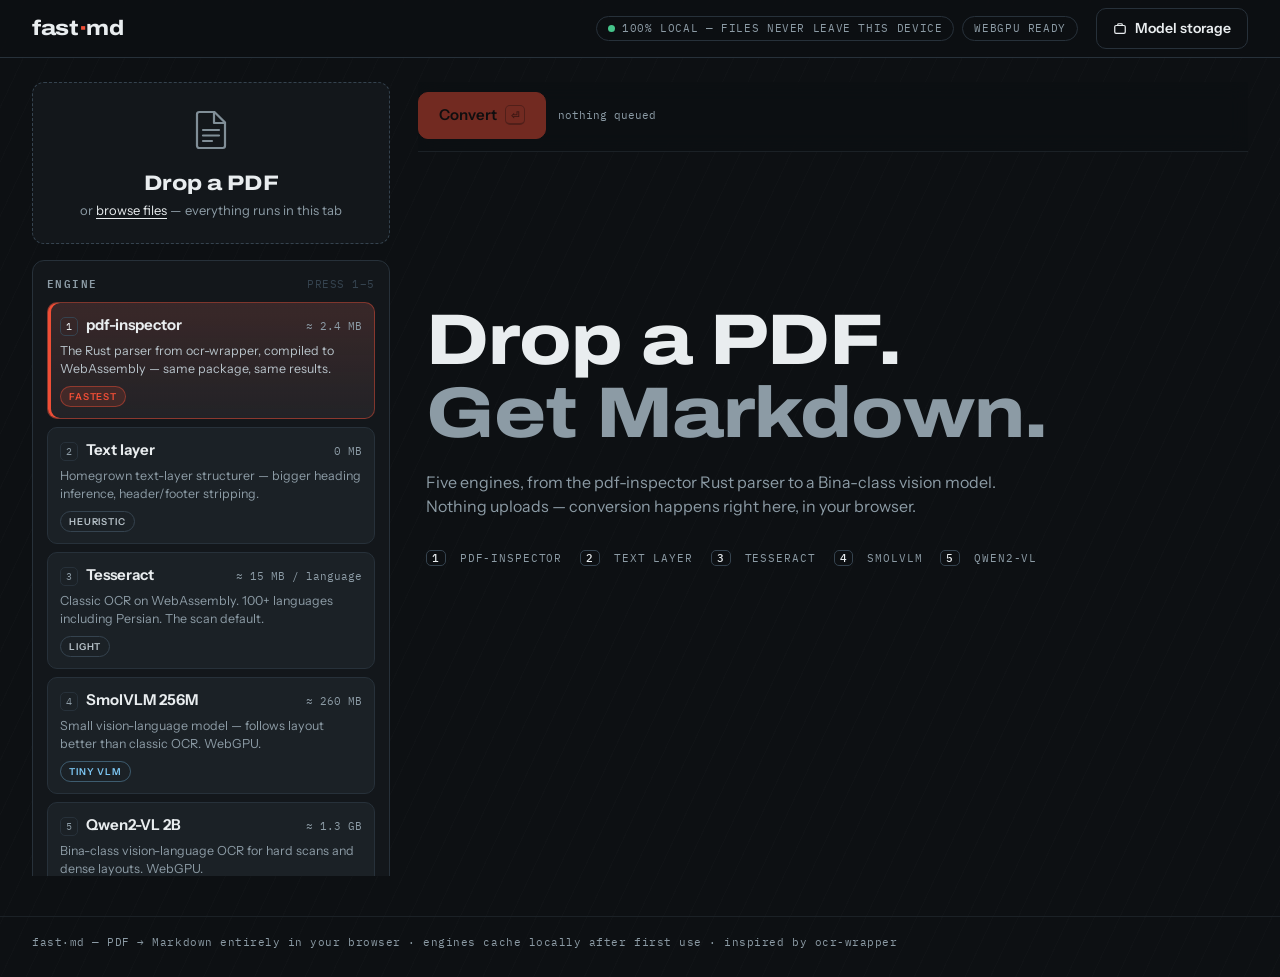
==== index.html @ 44e291cb "refactor to the root of the project for github pages deployement" ====
<!doctype html>
<html lang="en">
<head>
  <meta charset="utf-8" />
  <meta name="viewport" content="width=device-width, initial-scale=1" />
  <title>fast·md — PDF → Markdown, entirely in your browser</title>
  <meta name="description" content="Convert PDFs to Markdown with in-browser OCR engines. Nothing uploads — files never leave your device, models cache locally." />
  <meta name="color-scheme" content="dark" />
  <link rel="icon" href="favicon.svg" type="image/svg+xml" />
  <link rel="preconnect" href="https://fonts.googleapis.com" />
  <link rel="preconnect" href="https://fonts.gstatic.com" crossorigin />
  <link rel="preconnect" href="https://cdn.jsdelivr.net" crossorigin />
  <link rel="preconnect" href="https://huggingface.co" crossorigin />
  <link href="https://fonts.googleapis.com/css2?family=Archivo:ital,wdth,wght@0,62..125,100..900&family=IBM+Plex+Mono:wght@400;500;600&family=Instrument+Sans:wght@400;500;600;700&display=swap" rel="stylesheet" />
  <link rel="stylesheet" href="styles.css" />
  <script type="importmap">
    {
      "imports": {
        "@huggingface/transformers": "https://cdn.jsdelivr.net/npm/@huggingface/transformers@4.3.1/dist/transformers.web.js",
        "onnxruntime-web": "https://cdn.jsdelivr.net/npm/onnxruntime-web@1.31.0-dev.20260914-8d85527a0/dist/ort.bundle.min.mjs",
        "onnxruntime-web/webgpu": "https://cdn.jsdelivr.net/npm/onnxruntime-web@1.31.0-dev.20260914-8d85527a0/dist/ort.webgpu.bundle.min.mjs",
        "onnxruntime-web/wasm": "https://cdn.jsdelivr.net/npm/onnxruntime-web@1.31.0-dev.20260914-8d85527a0/dist/ort.wasm.bundle.min.mjs",
        "onnxruntime-common": "https://cdn.jsdelivr.net/npm/onnxruntime-common@1.31.0-dev.20260911-2a43ec07e/dist/esm/index.js"
      }
    }
  </script>
  <script src="vendor/tesseract/tesseract.min.js" defer></script>
</head>
<body>
  <header class="top">
    <a class="brand display" href="./" aria-label="fast·md home">fast<span class="brand-dot">·</span>md</a>
    <div class="top-status">
      <span class="chip mono"><span class="dot dot--done"></span>100% local — files never leave this device</span>
      <span class="chip chip--device mono" id="gpuChip">WebGPU…</span>
    </div>
    <button class="btn btn--ghost" id="storageBtn" type="button">
      <svg width="14" height="14" viewBox="0 0 16 16" fill="none" aria-hidden="true">
        <path d="M2 5.5C2 4.67 2.67 4 3.5 4h9c.83 0 1.5.67 1.5 1.5v6c0 .83-.67 1.5-1.5 1.5h-9A1.5 1.5 0 0 1 2 11.5v-6Z" stroke="currentColor" stroke-width="1.4"/>
        <path d="M5.5 4V2.8c0-.44.36-.8.8-.8h3.4c.44 0 .8.36.8.8V4" stroke="currentColor" stroke-width="1.4"/>
      </svg>
      Model storage
    </button>
  </header>

  <main class="layout">
    <aside class="side">
      <div class="drop" id="dropzone" role="button" tabindex="0" aria-label="Drop a PDF or browse files">
        <svg class="drop-icon" width="34" height="42" viewBox="0 0 34 42" fill="none" aria-hidden="true">
          <path d="M3 5.2A2.2 2.2 0 0 1 5.2 3h15.3L31 13.5v23.3A2.2 2.2 0 0 1 28.8 39H5.2A2.2 2.2 0 0 1 3 36.8V5.2Z" stroke="currentColor" stroke-width="2.2"/>
          <path d="M20 3.6V14h10.4" stroke="currentColor" stroke-width="2.2" stroke-linejoin="round"/>
          <path d="M9 21h16M9 26.5h16M9 32h9" stroke="currentColor" stroke-width="2.2" stroke-linecap="round"/>
        </svg>
        <div class="drop-title display">Drop a PDF</div>
        <div class="drop-sub">or <span class="link">browse files</span> — everything runs in this tab</div>
        <input type="file" id="fileInput" accept="application/pdf,.pdf" multiple hidden />
      </div>

      <p class="hint mono is-hidden" id="pdfHint"></p>

      <div class="queue is-hidden" id="fileListRow">
        <ul class="file-list" id="fileList"></ul>
      </div>

      <section class="panel" aria-label="Conversion engines">
        <h2 class="eyebrow mono">Engine <span class="eyebrow-keys">press 1–5</span></h2>
        <div class="engine-rail" id="engineRail" role="radiogroup" aria-label="Choose engine"></div>
      </section>

      <section class="panel" aria-label="Options">
        <h2 class="eyebrow mono">Options</h2>

        <div class="opt-row" id="dpiRow">
          <span class="opt-label">Render DPI <span class="opt-note">OCR engines only</span></span>
          <div class="seg">
            <button class="seg-btn mono" type="button" data-dpi="150">150</button>
            <button class="seg-btn mono" type="button" data-dpi="220">220</button>
            <button class="seg-btn mono" type="button" data-dpi="300">300</button>
          </div>
        </div>

        <div class="opt-row" id="workersRow">
          <span class="opt-label">OCR workers <span class="opt-note">Tesseract</span></span>
          <div class="seg">
            <button class="seg-btn mono" type="button" data-workers="1">1</button>
            <button class="seg-btn mono" type="button" data-workers="2">2</button>
            <button class="seg-btn mono" type="button" data-workers="3">3</button>
            <button class="seg-btn mono" type="button" data-workers="4">4</button>
          </div>
        </div>

        <div class="opt-row" id="langRow">
          <span class="opt-label">Languages <span class="opt-note">Tesseract</span></span>
          <div class="lang-chips" id="langChips"></div>
        </div>

        <div class="opt-row opt-row--tokens is-hidden" id="tokensRow">
          <span class="opt-label">Max tokens / page <span class="opt-note mono" id="tokensValue">1024</span></span>
          <input type="range" id="maxTokens" min="256" max="2048" step="128" aria-label="Max tokens per page" />
        </div>

        <div class="opt-row">
          <span class="opt-label">Pages <span class="opt-note">blank = all, e.g. 1-10, 15</span></span>
          <input type="text" id="pageRange" class="input mono" placeholder="all" spellcheck="false" autocomplete="off" />
        </div>

        <div class="opt-row">
          <span class="opt-label">Persian tidy-up <span class="opt-note">half-spaces &amp; glyphs</span></span>
          <select id="normalizeSel" class="input">
            <option value="auto">Auto — when text is RTL</option>
            <option value="on">Always on</option>
            <option value="off">Off</option>
          </select>
        </div>
      </section>
    </aside>

    <section class="stage">
      <div class="stage-bar">
        <button class="btn btn--primary" id="convertBtn" type="button">
          Convert <kbd>⏎</kbd>
        </button>
        <span class="runbar-count mono" id="convertCount">nothing queued</span>
        <button class="btn btn--danger is-hidden" id="stopBtn" type="button">Stop <kbd>esc</kbd></button>
      </div>
      <div class="stage-empty" id="stageEmpty">
        <h1 class="hero display">Drop a PDF.<br /><span class="hero-dim">Get Markdown.</span></h1>
        <p class="hero-sub">Five engines, from the pdf-inspector Rust parser to a Bina-class
          vision model. Nothing uploads — conversion happens right here, in your browser.</p>
        <div class="legend mono" aria-hidden="true">
          <span><b>1</b> pdf-inspector</span><span><b>2</b> Text layer</span>
          <span><b>3</b> Tesseract</span><span><b>4</b> SmolVLM</span>
          <span><b>5</b> Qwen2-VL</span>
        </div>
      </div>

      <div class="stage-run is-hidden" id="stageRun">
        <div class="run-head">
          <h2 class="run-title" id="runTitle">Converting…</h2>
          <div class="run-stats mono">
            <div class="stat"><span class="stat-label">pages</span><span class="stat-value" id="statDone">0/0</span></div>
            <div class="stat"><span class="stat-label">pg / s</span><span class="stat-value" id="statRate">0.0</span></div>
            <div class="stat"><span class="stat-label">eta</span><span class="stat-value" id="statEta">—</span></div>
          </div>
        </div>
        <div class="reel" id="reel" aria-hidden="true"></div>
        <div class="model-status is-hidden" id="modelStatus">
          <span class="model-label mono" id="modelLabel">Loading…</span>
          <div class="model-track"><div class="model-bar" id="modelBar"></div></div>
          <span class="model-bytes mono" id="modelBytes"></span>
        </div>
      </div>

      <div class="stage-result is-hidden" id="stageResult">
        <div class="result-top">
          <div class="result-tabs" id="resultTabs"></div>
          <div class="result-actions">
            <div class="seg" id="viewTabs">
              <button class="seg-btn" type="button" data-view="preview">Preview</button>
              <button class="seg-btn" type="button" data-view="markdown">Markdown</button>
            </div>
            <button class="btn btn--ghost" id="copyBtn" type="button">Copy</button>
            <button class="btn btn--primary" id="downloadBtn" type="button">Download .md</button>
          </div>
        </div>
        <p class="result-stats mono" id="resultStats"></p>
        <div class="well is-paper" id="resultBody"></div>
      </div>
    </section>
  </main>

  <footer class="foot mono">
    fast·md — PDF → Markdown entirely in your browser · engines cache locally after first use · inspired by ocr-wrapper
  </footer>

  <dialog id="storageDlg" class="dlg" aria-label="Model storage">
    <div class="dlg-head">
      <h2 class="display">Model storage</h2>
      <button class="btn btn--ghost" id="storageClose" type="button" aria-label="Close">Close</button>
    </div>
    <p class="dlg-note">Models download once from the Hugging Face CDN, then live in this
      browser’s cache — conversions afterwards run fully offline.</p>
    <ul class="model-list" id="modelList"></ul>
    <div class="storage-meter">
      <div class="storage-track"><div class="storage-bar" id="storageBar"></div></div>
      <span class="mono" id="storageText"></span>
    </div>
  </dialog>

  <div class="toasts" aria-live="polite"></div>

  <script type="module" src="app/main.js"></script>
</body>
</html>
---- styles.css ----
/* fast·md — design system
   Ink-dark tool chrome around a paper-white output well; the one accent is
   the PDF badge's own red. Signature element: the page reel. */

:root {
  --ink-950: #0d1013;
  --ink-900: #13171b;
  --ink-800: #1b2126;
  --ink-700: #27313a;
  --ink-600: #35434f;
  --fog-500: #8c9ba5;
  --fog-300: #b7c2c9;
  --fog-100: #e9edef;
  --paper: #f6f2e9;
  --paper-ink: #1a1c1e;
  --paper-dim: #5c6167;
  --red: #f04e36;
  --red-soft: rgba(240, 78, 54, 0.14);
  --red-line: rgba(240, 78, 54, 0.45);
  --ok: #45c48a;
  --warn: #e8a33d;
  --font-ui: "Instrument Sans", "Segoe UI", system-ui, sans-serif;
  --font-display: "Archivo", "Instrument Sans", sans-serif;
  --font-mono: "IBM Plex Mono", "Cascadia Mono", Consolas, monospace;
  --radius: 12px;
  --shadow-pop: 0 12px 40px rgba(0, 0, 0, 0.45);
}

* { box-sizing: border-box; }

html { color-scheme: dark; }

body {
  margin: 0;
  min-height: 100dvh;
  display: flex;
  flex-direction: column;
  background:
    repeating-linear-gradient(115deg,
      transparent 0 22px,
      rgba(255, 255, 255, 0.012) 22px 23px),
    var(--ink-950);
  color: var(--fog-100);
  font-family: var(--font-ui);
  font-size: 15px;
  line-height: 1.5;
  -webkit-font-smoothing: antialiased;
}

.mono { font-family: var(--font-mono); }

.display {
  font-family: var(--font-display);
  font-stretch: 118%;
  font-weight: 780;
  letter-spacing: -0.015em;
}

button { font: inherit; color: inherit; cursor: pointer; }
button:disabled { cursor: not-allowed; opacity: 0.45; }

:focus-visible {
  outline: 2px solid var(--red);
  outline-offset: 2px;
  border-radius: 4px;
}

.is-hidden { display: none !important; }

/* ------------------------------------------------------------- top bar -- */

.top {
  display: flex;
  align-items: center;
  gap: 18px;
  padding: 0 clamp(16px, 3vw, 32px);
  height: 58px;
  border-bottom: 1px solid var(--ink-700);
  background: rgba(13, 16, 19, 0.86);
  position: sticky;
  top: 0;
  z-index: 20;
  backdrop-filter: blur(10px);
}

.brand {
  font-size: 21px;
  color: var(--fog-100);
  text-decoration: none;
  line-height: 1;
}
.brand-dot { color: var(--red); }

.top-status {
  display: flex;
  gap: 8px;
  margin-left: auto;
  flex-wrap: wrap;
  justify-content: flex-end;
}

.chip {
  display: inline-flex;
  align-items: center;
  gap: 7px;
  font-size: 10.5px;
  letter-spacing: 0.06em;
  text-transform: uppercase;
  color: var(--fog-500);
  border: 1px solid var(--ink-700);
  border-radius: 999px;
  padding: 4px 11px;
  white-space: nowrap;
}
.chip--device.is-off { color: var(--warn); border-color: rgba(232, 163, 61, 0.4); }

.dot {
  width: 7px; height: 7px; border-radius: 50%;
  background: var(--ink-600);
  display: inline-block; flex: none;
}
.dot--done { background: var(--ok); }
.dot--error { background: var(--red); }

/* -------------------------------------------------------------- layout -- */

.layout {
  flex: 1;
  display: grid;
  grid-template-columns: 360px minmax(0, 1fr);
  gap: 26px;
  padding: 24px clamp(16px, 3vw, 32px) 40px;
  max-width: 1460px;
  width: 100%;
  margin: 0 auto;
  align-items: start;
}

.side {
  display: flex;
  flex-direction: column;
  gap: 16px;
  position: sticky;
  top: 82px;
  max-height: calc(100dvh - 106px);
  overflow-y: auto;
  scrollbar-width: thin;
  padding-right: 2px;
}

.stage { min-height: 520px; }

/* ------------------------------------------------------------ dropzone -- */

.drop {
  border: 1.5px dashed var(--ink-600);
  border-radius: var(--radius);
  padding: 26px 18px 22px;
  text-align: center;
  color: var(--fog-500);
  transition: border-color 0.18s ease, background 0.18s ease, transform 0.18s ease;
  cursor: pointer;
  background: var(--ink-900);
}
.drop:hover, .drop:focus-visible { border-color: var(--fog-500); color: var(--fog-300); }
.drop.is-drag {
  border-color: var(--red);
  background: var(--red-soft);
  color: var(--fog-100);
  transform: scale(1.012);
}
.drop-icon { opacity: 0.9; }
.drop.is-drag .drop-icon { animation: bob 0.9s ease-in-out infinite; }
@keyframes bob { 50% { transform: translateY(-4px); } }

.drop-title { font-size: 21px; color: var(--fog-100); margin: 10px 0 2px; }
.drop-sub { font-size: 13px; }
.link { color: var(--fog-100); text-decoration: underline; text-underline-offset: 3px; }

.hint {
  margin: -4px 0 0;
  padding: 8px 12px;
  font-size: 11.5px;
  color: var(--fog-300);
  background: var(--ink-900);
  border: 1px solid var(--ink-700);
  border-left: 3px solid var(--red);
  border-radius: 8px;
}

/* --------------------------------------------------------------- queue -- */

.queue { margin: -2px 0; }
.file-list {
  list-style: none;
  margin: 0; padding: 0;
  display: flex;
  flex-direction: column;
  gap: 4px;
  max-height: 150px;
  overflow-y: auto;
}
.file-item {
  display: flex;
  align-items: center;
  gap: 9px;
  padding: 7px 10px;
  background: var(--ink-900);
  border: 1px solid var(--ink-700);
  border-radius: 9px;
  font-size: 13px;
}
.file-name {
  flex: 1;
  min-width: 0;
  overflow: hidden;
  text-overflow: ellipsis;
  white-space: nowrap;
}
.file-meta { color: var(--fog-500); font-size: 10.5px; flex: none; }
.file-remove {
  flex: none;
  background: none;
  border: 0;
  color: var(--fog-500);
  font-size: 16px;
  line-height: 1;
  padding: 2px 5px;
  border-radius: 6px;
}
.file-remove:hover { color: var(--red); background: var(--red-soft); }

/* --------------------------------------------------------------- panel -- */

.panel {
  background: var(--ink-900);
  border: 1px solid var(--ink-700);
  border-radius: var(--radius);
  padding: 14px;
}

.eyebrow {
  display: flex;
  justify-content: space-between;
  align-items: baseline;
  margin: 0 0 10px;
  font-size: 10.5px;
  font-weight: 600;
  letter-spacing: 0.14em;
  text-transform: uppercase;
  color: var(--fog-500);
}
.eyebrow-keys { font-weight: 400; letter-spacing: 0.05em; color: var(--ink-600); }

/* --------------------------------------------------------- engine rail -- */

.engine-rail { display: flex; flex-direction: column; gap: 8px; }

.engine {
  display: block;
  width: 100%;
  text-align: left;
  background: var(--ink-800);
  border: 1px solid var(--ink-700);
  border-radius: 10px;
  padding: 11px 12px;
  transition: border-color 0.15s ease, background 0.15s ease, transform 0.15s ease;
  animation: card-in 0.4s backwards cubic-bezier(0.2, 0.7, 0.2, 1);
}
.engine:nth-child(1) { animation-delay: 0.03s; }
.engine:nth-child(2) { animation-delay: 0.09s; }
.engine:nth-child(3) { animation-delay: 0.15s; }
.engine:nth-child(4) { animation-delay: 0.21s; }
@keyframes card-in { from { opacity: 0; transform: translateY(8px); } }

.engine:hover { border-color: var(--ink-600); transform: translateY(-1px); }
.engine.is-selected {
  border-color: var(--red-line);
  background: linear-gradient(180deg, var(--red-soft), transparent 130%), var(--ink-800);
  box-shadow: inset 3px 0 0 var(--red);
}

.engine-head {
  display: flex;
  align-items: baseline;
  gap: 8px;
}
.engine-key {
  font-size: 10px;
  color: var(--fog-500);
  border: 1px solid var(--ink-700);
  border-radius: 5px;
  padding: 0 5px;
  line-height: 17px;
}
.engine.is-selected .engine-key { color: var(--fog-100); border-color: var(--ink-600); }
.engine-name { font-weight: 650; font-size: 15px; }
.engine-size { margin-left: auto; font-size: 10.5px; color: var(--fog-500); }

.engine-blurb {
  margin: 5px 0 8px;
  font-size: 12.5px;
  line-height: 1.45;
  color: var(--fog-500);
}
.engine.is-selected .engine-blurb { color: var(--fog-300); }

.engine-foot { display: flex; gap: 6px; flex-wrap: wrap; }

.badge {
  font-size: 9.5px;
  font-weight: 600;
  letter-spacing: 0.09em;
  text-transform: uppercase;
  padding: 2.5px 8px;
  border-radius: 999px;
  border: 1px solid transparent;
}
.badge--inspector { color: var(--red); border-color: var(--red-line); background: var(--red-soft); }
.badge--instant { color: var(--fog-300); border-color: var(--ink-600); }
.badge--tesseract { color: var(--fog-300); border-color: var(--ink-600); }
.badge--smolvlm { color: #7ec8f5; border-color: rgba(126, 200, 245, 0.35); }
.badge--qwen { color: var(--warn); border-color: rgba(232, 163, 61, 0.4); }
.badge--cached { color: var(--ok); border-color: rgba(69, 196, 138, 0.4); }
.badge--warn { color: var(--warn); border-color: rgba(232, 163, 61, 0.4); }

/* -------------------------------------------------------------- options -- */

.opt-row {
  display: flex;
  flex-direction: column;
  gap: 7px;
  padding: 10px 2px;
  border-top: 1px solid var(--ink-800);
}
.opt-row:first-of-type { border-top: 0; }
.opt-label {
  font-size: 12.5px;
  font-weight: 550;
  display: flex;
  justify-content: space-between;
  gap: 8px;
}
.opt-note { color: var(--fog-500); font-weight: 400; font-size: 11px; }

.seg {
  display: inline-flex;
  background: var(--ink-800);
  border: 1px solid var(--ink-700);
  border-radius: 9px;
  padding: 3px;
  gap: 3px;
  width: max-content;
}
.seg-btn {
  border: 0;
  background: none;
  border-radius: 6px;
  padding: 4.5px 12px;
  font-size: 12.5px;
  color: var(--fog-500);
  transition: background 0.12s ease, color 0.12s ease;
}
.seg-btn:hover { color: var(--fog-100); }
.seg-btn.is-active { background: var(--ink-600); color: var(--fog-100); }

.lang-chips { display: flex; flex-wrap: wrap; gap: 5px; }
.chip-btn {
  font-size: 11.5px;
  padding: 3.5px 10px;
  border-radius: 999px;
  border: 1px solid var(--ink-700);
  background: var(--ink-800);
  color: var(--fog-500);
  transition: all 0.12s ease;
}
.chip-btn:hover { color: var(--fog-100); border-color: var(--ink-600); }
.chip-btn.is-active {
  color: var(--fog-100);
  border-color: var(--red-line);
  background: var(--red-soft);
}

.input {
  width: 100%;
  background: var(--ink-800);
  border: 1px solid var(--ink-700);
  border-radius: 9px;
  padding: 8px 11px;
  color: var(--fog-100);
  font-size: 13px;
}
select.input { appearance: none; }
select.input option { background: var(--ink-900); color: var(--fog-100); }
.input:focus { border-color: var(--ink-600); outline: none; }

input[type="range"] {
  width: 100%;
  accent-color: var(--red);
}

/* --------------------------------------------------------------- runbar -- */

/* Convert lives at the top of the stage — same spot in every state, no
   scrolling needed however long the options list gets. */
.stage-bar {
  position: sticky;
  top: 58px;
  z-index: 10;
  display: flex;
  align-items: center;
  gap: 12px;
  padding: 10px 0 12px;
  margin-bottom: 14px;
  border-bottom: 1px solid var(--ink-800);
  background: rgba(13, 16, 19, 0.92);
  backdrop-filter: blur(10px);
}
.stage-bar .runbar-count { margin-right: auto; }

.runbar-count { font-size: 11px; color: var(--fog-500); }

.btn {
  display: inline-flex;
  align-items: center;
  gap: 8px;
  border-radius: 10px;
  border: 1px solid var(--ink-700);
  background: var(--ink-800);
  color: var(--fog-100);
  padding: 9px 16px;
  font-weight: 600;
  font-size: 14px;
  transition: filter 0.12s ease, border-color 0.12s ease;
}
.btn:hover { border-color: var(--ink-600); }
kbd {
  font-family: var(--font-mono);
  font-size: 10px;
  color: var(--fog-500);
  border: 1px solid var(--ink-600);
  border-bottom-width: 2px;
  border-radius: 5px;
  padding: 1px 5px;
}
.btn--primary {
  background: var(--red);
  border-color: var(--red);
  color: #16100e;
  padding: 11px 20px;
  font-size: 15px;
}
.btn--primary kbd { color: #7a2417; border-color: rgba(0, 0, 0, 0.3); }
.btn--primary:hover { filter: brightness(1.08); border-color: var(--red); }
.btn--danger { color: var(--red); border-color: var(--red-line); background: var(--red-soft); }
.btn--ghost { background: transparent; }

.runbar-count { font-size: 11px; color: var(--fog-500); }

/* ---------------------------------------------------------- stage empty -- */

.stage {
  display: flex;
  flex-direction: column;
}

.stage-empty {
  flex: 1;
  display: flex;
  flex-direction: column;
  align-items: flex-start;
  justify-content: center;
  gap: 6px;
  min-height: 60vh;
  padding: 20px 8px;
}

.hero {
  margin: 0;
  font-size: clamp(44px, 5.6vw, 78px);
  line-height: 1.02;
  color: var(--fog-100);
}
.hero-dim { color: var(--fog-500); }

.hero-sub {
  max-width: 52ch;
  color: var(--fog-500);
  font-size: 16px;
  margin: 14px 0 26px;
}

.legend {
  display: flex;
  gap: 18px;
  flex-wrap: wrap;
  font-size: 11px;
  letter-spacing: 0.08em;
  text-transform: uppercase;
  color: var(--fog-500);
}
.legend b {
  color: var(--fog-100);
  border: 1px solid var(--ink-600);
  border-radius: 5px;
  padding: 0 5px;
  margin-right: 6px;
  font-weight: 500;
}

/* ------------------------------------------------------------ stage run -- */

.run-head {
  display: flex;
  align-items: flex-end;
  justify-content: space-between;
  gap: 16px;
  flex-wrap: wrap;
  margin-bottom: 18px;
}
.run-title {
  margin: 0;
  font-size: 19px;
  font-weight: 650;
  overflow: hidden;
  text-overflow: ellipsis;
  white-space: nowrap;
  max-width: 46ch;
}
.run-stats { display: flex; gap: 26px; }
.stat { display: flex; flex-direction: column; align-items: flex-end; }
.stat-label {
  font-size: 9.5px;
  letter-spacing: 0.14em;
  text-transform: uppercase;
  color: var(--fog-500);
}
.stat-value {
  font-size: 22px;
  font-weight: 500;
  color: var(--fog-100);
  font-variant-numeric: tabular-nums;
  line-height: 1.25;
}

/* the signature: a film strip of page chips, filling as pages complete */
.reel {
  display: flex;
  flex-wrap: wrap;
  gap: 5px;
  padding: 16px;
  background: var(--ink-900);
  border: 1px solid var(--ink-700);
  border-radius: var(--radius);
  max-height: 42vh;
  overflow-y: auto;
}
.pg-chip {
  --fill: 0;
  position: relative;
  width: 34px;
  height: 42px;
  border-radius: 7px;
  background: var(--ink-800);
  border: 1px solid var(--ink-700);
  font-family: var(--font-mono);
  font-size: 10px;
  color: var(--fog-500);
  display: flex;
  align-items: center;
  justify-content: center;
  overflow: hidden;
  flex: none;
}
.pg-chip::before {
  content: "";
  position: absolute;
  inset: 0;
  background: linear-gradient(180deg, var(--red-soft), rgba(240, 78, 54, 0.32));
  clip-path: inset(calc((1 - var(--fill)) * 100%) 0 0 0);
  transition: clip-path 0.3s ease;
}
.pg-chip > * { position: relative; }
.pg-chip { justify-content: center; }
.pg-chip.is-done {
  border-color: var(--red-line);
  color: var(--fog-100);
}
.pg-chip.is-done::after {
  content: "";
  position: absolute;
  left: 6px; right: 6px; top: 5px;
  height: 2px;
  background: var(--red);
  border-radius: 2px;
}

.model-status {
  display: grid;
  grid-template-columns: 1fr 3px auto;
  gap: 12px;
  align-items: center;
  margin-top: 12px;
}
.model-label { font-size: 11px; color: var(--fog-300); }
.model-track { height: 3px; border-radius: 3px; background: var(--ink-700); overflow: hidden; width: 180px; }
.model-bar { height: 100%; width: 0; background: var(--red); transition: width 0.2s ease; }
.model-bytes { font-size: 10px; color: var(--fog-500); }

/* --------------------------------------------------------- stage result -- */

.result-top {
  display: flex;
  align-items: center;
  justify-content: space-between;
  gap: 14px;
  flex-wrap: wrap;
  margin-bottom: 10px;
}
.result-tabs { display: flex; gap: 6px; flex-wrap: wrap; }
.rtab {
  border: 1px solid var(--ink-700);
  background: var(--ink-900);
  color: var(--fog-500);
  border-radius: 999px;
  padding: 5px 14px;
  font-size: 12.5px;
  max-width: 220px;
  overflow: hidden;
  text-overflow: ellipsis;
  white-space: nowrap;
}
.rtab:hover { color: var(--fog-100); }
.rtab.is-active { color: var(--fog-100); border-color: var(--red-line); background: var(--red-soft); }

.result-actions { display: flex; gap: 10px; align-items: center; flex-wrap: wrap; }

.result-stats {
  margin: 0 0 12px;
  font-size: 11px;
  letter-spacing: 0.04em;
  color: var(--fog-500);
}

/* the paper well — the output is the light moment on the dark page */
.well {
  border-radius: 14px;
  min-height: 320px;
  max-height: 64vh;
  overflow-y: auto;
  padding: clamp(22px, 3.5vw, 44px);
}
.well.is-paper {
  background: var(--paper);
  color: var(--paper-ink);
  box-shadow: var(--shadow-pop);
}
.well.is-raw {
  background: var(--ink-900);
  border: 1px solid var(--ink-700);
}
.well.is-raw pre {
  margin: 0;
  font-family: var(--font-mono);
  font-size: 12.5px;
  line-height: 1.7;
  white-space: pre-wrap;
  word-break: break-word;
  color: var(--fog-300);
}

.well.is-paper :is(h1, h2, h3, h4) {
  font-family: var(--font-display);
  font-stretch: 112%;
  line-height: 1.18;
  margin: 1.4em 0 0.5em;
  letter-spacing: -0.01em;
}
.well.is-paper h1 { font-size: 1.9em; margin-top: 0.3em; }
.well.is-paper h2 { font-size: 1.5em; }
.well.is-paper h3 { font-size: 1.22em; }
.well.is-paper p { margin: 0.75em 0; line-height: 1.75; }
.well.is-paper ul, .well.is-paper ol { padding-inline-start: 1.5em; line-height: 1.75; }
.well.is-paper li { margin: 0.25em 0; }
.well.is-paper code {
  font-family: var(--font-mono);
  font-size: 0.86em;
  background: rgba(0, 0, 0, 0.07);
  padding: 0.1em 0.35em;
  border-radius: 4px;
}
.well.is-paper pre code { display: block; padding: 0.9em; overflow-x: auto; }
.well.is-paper blockquote {
  margin: 1em 0;
  padding-inline-start: 1em;
  border-inline-start: 3px solid rgba(0, 0, 0, 0.18);
  color: var(--paper-dim);
}
.well.is-paper hr { border: 0; border-top: 1px solid rgba(0, 0, 0, 0.14); margin: 1.6em 0; }
.well.is-paper a { color: #b23a26; }

/* --------------------------------------------------------------- footer -- */

.foot {
  padding: 18px clamp(16px, 3vw, 32px) 26px;
  border-top: 1px solid var(--ink-800);
  color: var(--fog-500);
  font-size: 10.5px;
  letter-spacing: 0.05em;
}

/* --------------------------------------------------------------- dialog -- */

.dlg {
  background: var(--ink-900);
  color: var(--fog-100);
  border: 1px solid var(--ink-700);
  border-radius: 16px;
  padding: 22px;
  width: min(560px, calc(100vw - 40px));
  box-shadow: var(--shadow-pop);
}
.dlg::backdrop { background: rgba(5, 7, 9, 0.66); backdrop-filter: blur(3px); }
.dlg-head {
  display: flex;
  align-items: center;
  justify-content: space-between;
  margin-bottom: 6px;
}
.dlg-head h2 { margin: 0; font-size: 22px; }
.dlg-note { color: var(--fog-500); font-size: 13px; margin: 0 0 14px; }

.model-list { list-style: none; margin: 0; padding: 0; }
.model-row {
  display: flex;
  align-items: center;
  justify-content: space-between;
  gap: 14px;
  padding: 12px 2px;
  border-top: 1px solid var(--ink-800);
}
.model-info { display: flex; flex-direction: column; gap: 2px; min-width: 0; }
.model-name { font-weight: 600; font-size: 14px; }
.model-meta { font-size: 11px; color: var(--fog-500); }
.model-actions { display: flex; gap: 8px; flex: none; }

.storage-meter { margin-top: 16px; display: flex; flex-direction: column; gap: 7px; }
.storage-track { height: 4px; border-radius: 4px; background: var(--ink-700); overflow: hidden; }
.storage-bar { height: 100%; background: var(--red); border-radius: 4px; transition: width 0.3s ease; }
.storage-meter span { font-size: 10.5px; color: var(--fog-500); }

/* --------------------------------------------------------------- toasts -- */

.toasts {
  position: fixed;
  bottom: 22px;
  left: 50%;
  transform: translateX(-50%);
  display: flex;
  flex-direction: column;
  align-items: center;
  gap: 8px;
  z-index: 100;
  pointer-events: none;
}
.toast {
  display: flex;
  align-items: center;
  gap: 9px;
  background: var(--ink-800);
  border: 1px solid var(--ink-600);
  border-radius: 10px;
  padding: 9px 16px;
  font-size: 13.5px;
  box-shadow: var(--shadow-pop);
  opacity: 0;
  transform: translateY(8px);
  transition: opacity 0.25s ease, transform 0.25s ease;
}
.toast.is-in { opacity: 1; transform: translateY(0); }
.toast-dot { width: 7px; height: 7px; border-radius: 50%; background: var(--red); }
.toast--error .toast-dot { background: var(--red); }
.toast--info .toast-dot { background: var(--ok); }

/* ---------------------------------------------------------- scrollbars -- */

::-webkit-scrollbar, .side::-webkit-scrollbar, .well::-webkit-scrollbar,
.reel::-webkit-scrollbar, .file-list::-webkit-scrollbar { width: 9px; height: 9px; }
::-webkit-scrollbar-thumb { background: var(--ink-700); border-radius: 8px; border: 2px solid var(--ink-950); }
::-webkit-scrollbar-track { background: transparent; }

/* ---------------------------------------------------------- responsive -- */

@media (max-width: 980px) {
  .layout { grid-template-columns: 1fr; }
  .side { position: static; max-height: none; overflow: visible; }
  .stage { min-height: 380px; }
  .hero { font-size: clamp(38px, 9vw, 60px); }
  .top-status .chip:first-child { display: none; }
  .run-stats { gap: 18px; }
}

@media (prefers-reduced-motion: reduce) {
  *, *::before, *::after {
    animation-duration: 0.01ms !important;
    animation-iteration-count: 1 !important;
    transition-duration: 0.01ms !important;
  }
}
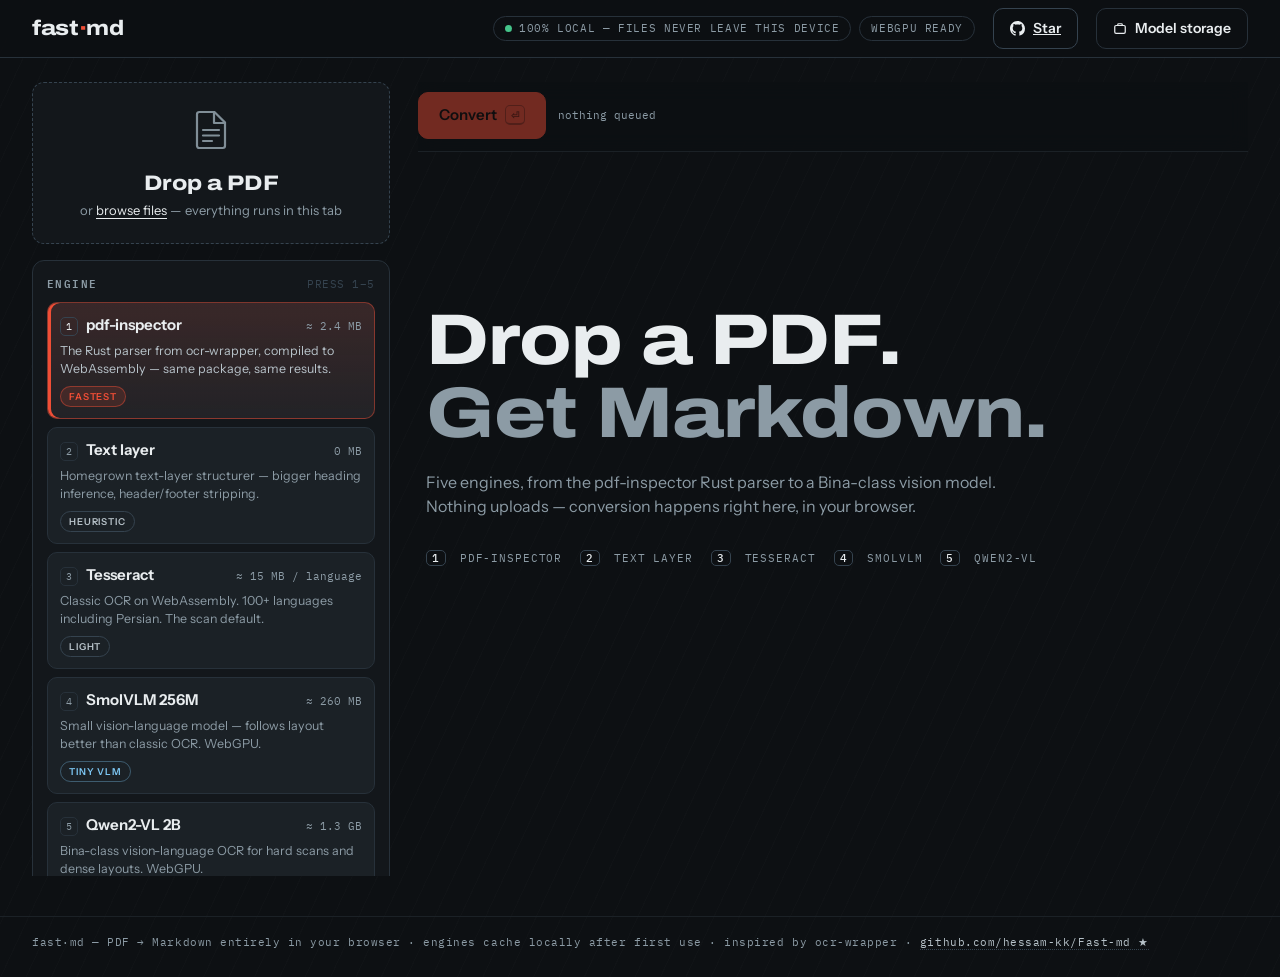
==== commit 450a5b8f: "added github address to the site" ====
--- a/index.html
+++ b/index.html
@@ -33,6 +33,12 @@
       <span class="chip mono"><span class="dot dot--done"></span>100% local — files never leave this device</span>
       <span class="chip chip--device mono" id="gpuChip">WebGPU…</span>
     </div>
+    <a class="btn btn--ghost btn--gh" id="ghLink" href="https://github.com/hessam-kk/Fast-md" target="_blank" rel="noopener" aria-label="Star fast·md on GitHub">
+      <svg width="15" height="15" viewBox="0 0 16 16" fill="currentColor" aria-hidden="true">
+        <path d="M8 0C3.58 0 0 3.58 0 8c0 3.54 2.29 6.53 5.47 7.59.4.07.55-.17.55-.38 0-.19-.01-.82-.01-1.49-2.01.37-2.53-.49-2.69-.94-.09-.23-.48-.94-.82-1.13-.28-.15-.68-.52-.01-.53.63-.01 1.08.58 1.23.82.72 1.21 1.87.87 2.33.66.07-.52.28-.87.51-1.07-1.78-.2-3.64-.89-3.64-3.95 0-.87.31-1.59.82-2.15-.08-.2-.36-1.02.08-2.12 0 0 .67-.21 2.2.82.64-.18 1.32-.27 2-.27s1.36.09 2 .27c1.53-1.04 2.2-.82 2.2-.82.44 1.1.16 1.92.08 2.12.51.56.82 1.27.82 2.15 0 3.07-1.87 3.75-3.65 3.95.29.25.54.73.54 1.48 0 1.07-.01 1.93-.01 2.2 0 .21.15.46.55.38A8.01 8.01 0 0 0 16 8c0-4.42-3.58-8-8-8Z"/>
+      </svg>
+      <span id="ghStars">Star</span>
+    </a>
     <button class="btn btn--ghost" id="storageBtn" type="button">
       <svg width="14" height="14" viewBox="0 0 16 16" fill="none" aria-hidden="true">
         <path d="M2 5.5C2 4.67 2.67 4 3.5 4h9c.83 0 1.5.67 1.5 1.5v6c0 .83-.67 1.5-1.5 1.5h-9A1.5 1.5 0 0 1 2 11.5v-6Z" stroke="currentColor" stroke-width="1.4"/>
@@ -169,7 +175,8 @@
   </main>
 
   <footer class="foot mono">
-    fast·md — PDF → Markdown entirely in your browser · engines cache locally after first use · inspired by ocr-wrapper
+    fast·md — PDF → Markdown entirely in your browser · engines cache locally after first use ·
+    inspired by ocr-wrapper · <a class="foot-link" href="https://github.com/hessam-kk/Fast-md" target="_blank" rel="noopener">github.com/hessam-kk/Fast-md ★</a>
   </footer>
 
   <dialog id="storageDlg" class="dlg" aria-label="Model storage">
--- a/styles.css
+++ b/styles.css
@@ -807,3 +807,10 @@
     transition-duration: 0.01ms !important;
   }
 }
+
+/* github star button + footer link */
+.btn--gh { border-color: var(--ink-600); }
+.btn--gh:hover { border-color: var(--fog-500); color: var(--fog-100); }
+.btn--gh svg { flex: none; }
+.foot-link { color: var(--fog-300); text-decoration: none; border-bottom: 1px dotted var(--ink-600); }
+.foot-link:hover { color: var(--fog-100); border-bottom-color: var(--red-line); }
